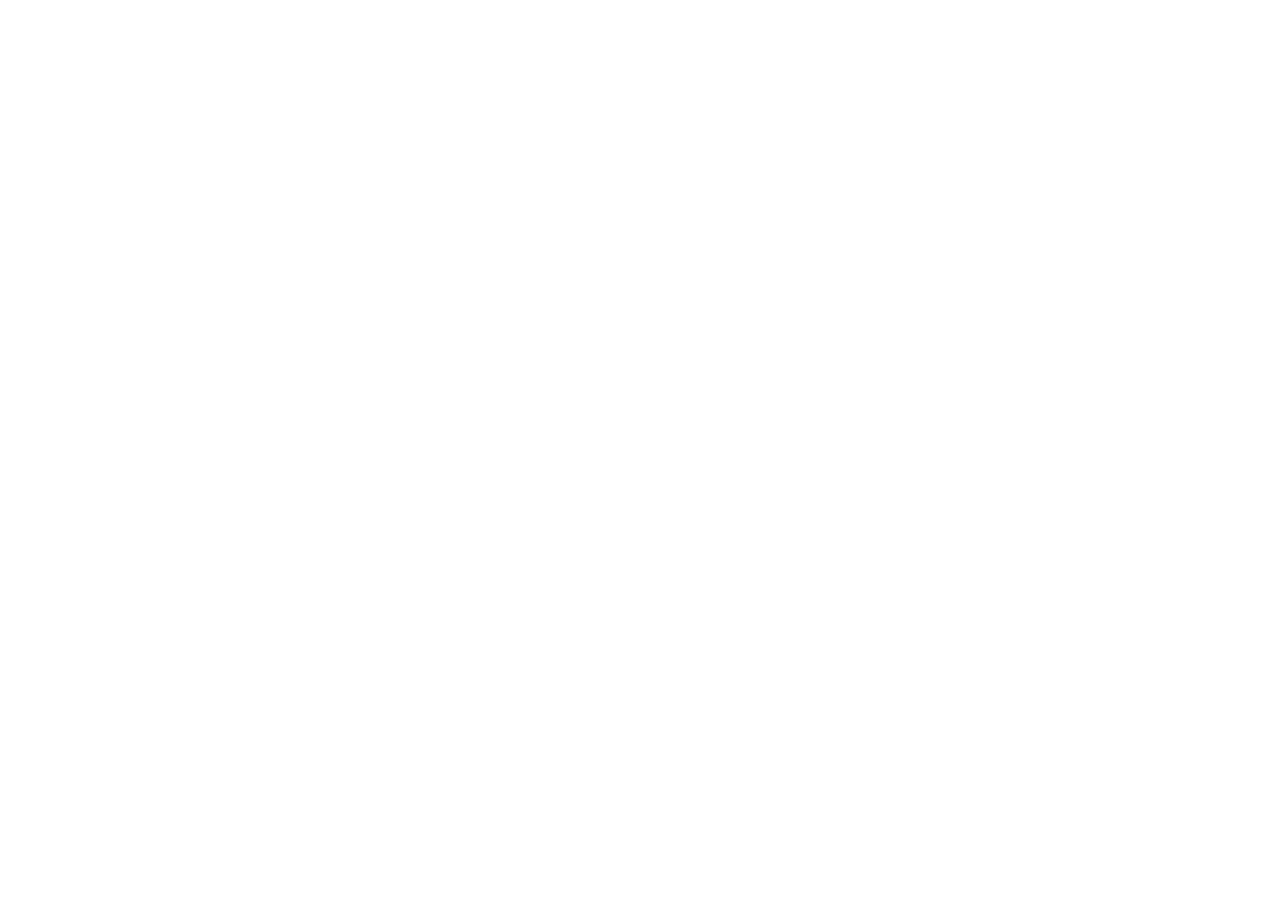
==== index.html @ c2ada7c8 "テンプレートを貼り付けてみました" ====
<!DOCTYPE html>
<html lang="ja">
<head>
<meta charset="utf-8">
<meta http-equiv="X-UA-Compatible" content="IE=edge,chrome=1">
<meta name="viewport" content="width=device-width, initial-scale=1">
<meta name="description" content="">
<meta name="keywords" content="">
<meta name="author" content="">
<meta property="og:title" content="タイトル">
<meta property="og:type" content="website">
<meta property="og:url" content="http://任意のURL">
<meta property="og:image" content="http://任意のURL/og_image.png">
<meta property="og:site_name" content="">
<meta property="og:description" content="" />
<meta property="fb:app_id" content="任意のID">
<title>タイトル</title>
<link rel="stylesheet" href="css/style.css">
<script>
  (function(i,s,o,g,r,a,m){i['GoogleAnalyticsObject']=r;i[r]=i[r]||function(){
  (i[r].q=i[r].q||[]).push(arguments)},i[r].l=1*new Date();a=s.createElement(o),
  m=s.getElementsByTagName(o)[0];a.async=1;a.src=g;m.parentNode.insertBefore(a,m)
  })(window,document,'script','//www.google-analytics.com/analytics.js','ga');

  ga('create', 'UA-XXXXXXXX-Y', 'example.com');
  ga('send', 'pageview');
</script>
</head>

<body>
<script src="//ajax.googleapis.com/ajax/libs/jquery/1.11.2/jquery.min.js"></script>
<script> (window.jQuery || document .write('<script src="js/jquery-1.11.2.min.js"><\/script>')); </script>
<script src="js/scripts.js"></script>
</body>
</html>
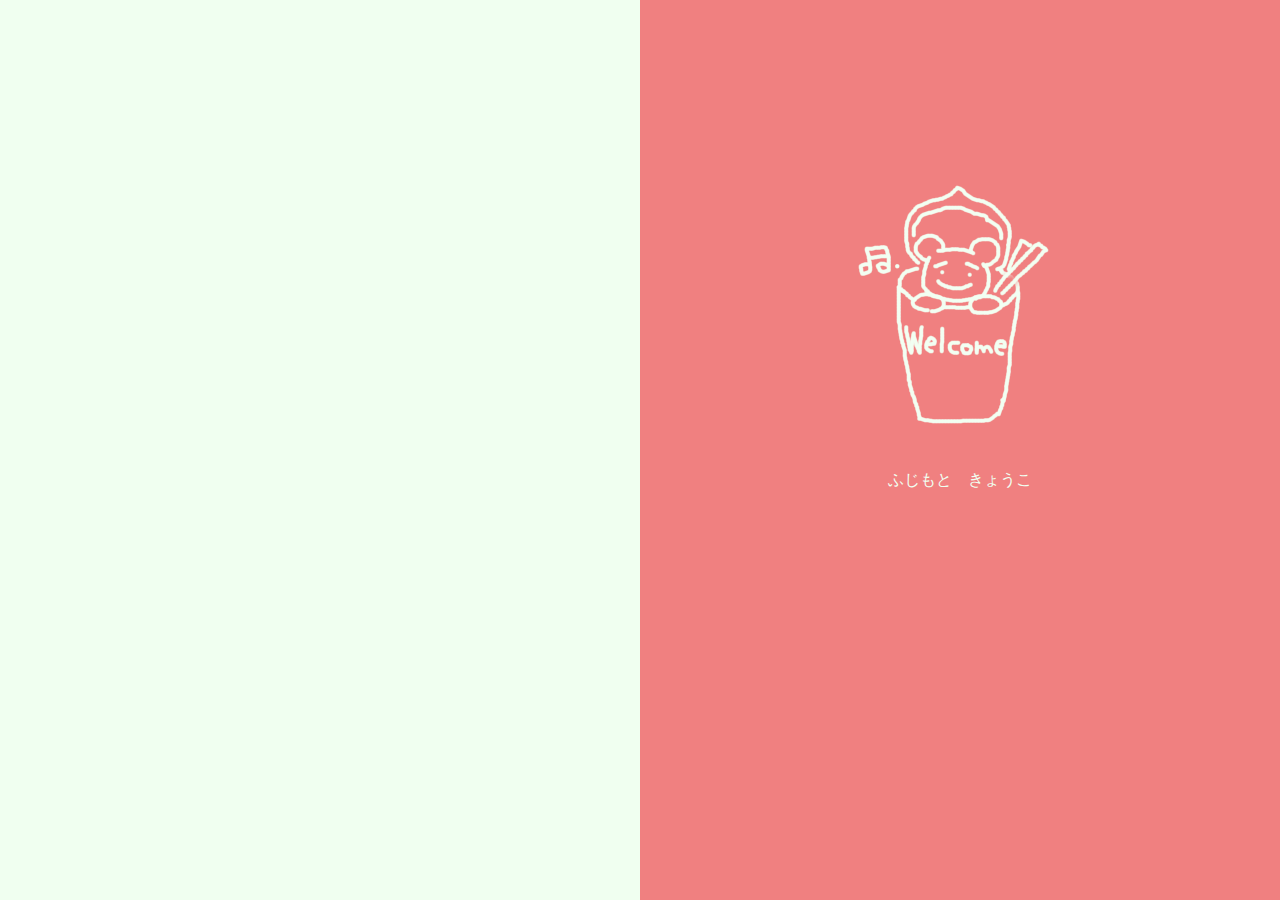
==== commit 65635271: "ページを2分割しました" ====
--- a/index.html
+++ b/index.html
@@ -1,36 +1,19 @@
 <!DOCTYPE html>
-<html lang="ja">
+<html>
 <head>
-<meta charset="utf-8">
-<meta http-equiv="X-UA-Compatible" content="IE=edge,chrome=1">
-<meta name="viewport" content="width=device-width, initial-scale=1">
-<meta name="description" content="">
-<meta name="keywords" content="">
-<meta name="author" content="">
-<meta property="og:title" content="タイトル">
-<meta property="og:type" content="website">
-<meta property="og:url" content="http://任意のURL">
-<meta property="og:image" content="http://任意のURL/og_image.png">
-<meta property="og:site_name" content="">
-<meta property="og:description" content="" />
-<meta property="fb:app_id" content="任意のID">
-<title>タイトル</title>
-<link rel="stylesheet" href="css/style.css">
-<script>
-  (function(i,s,o,g,r,a,m){i['GoogleAnalyticsObject']=r;i[r]=i[r]||function(){
-  (i[r].q=i[r].q||[]).push(arguments)},i[r].l=1*new Date();a=s.createElement(o),
-  m=s.getElementsByTagName(o)[0];a.async=1;a.src=g;m.parentNode.insertBefore(a,m)
-  })(window,document,'script','//www.google-analytics.com/analytics.js','ga');
+  <meta charset="utf-8">
+  <title>きょうこの練習用のサイト</title>
+  <link rel="stylesheet" type="text/css" href="stylesheet.css">
+  <script src="jquery-3.2.1.min.js"></script>
+</head>
+<body>
+  <div class="split-box left-box">
 
-  ga('create', 'UA-XXXXXXXX-Y', 'example.com');
-  ga('send', 'pageview');
-</script>
-</head>
-
-<body>
-<script src="//ajax.googleapis.com/ajax/libs/jquery/1.11.2/jquery.min.js"></script>
-<script> (window.jQuery || document .write('<script src="js/jquery-1.11.2.min.js"><\/script>')); </script>
-<script src="js/scripts.js"></script>
+  </div>
+  <div class="split-box right-box">
+    <img class="logo" src="logo.png">
+    <p class="name">ふじもと　きょうこ</p>
+  </div>
+  <script src="script.js"></script>
 </body>
 </html>
-
--- a/stylesheet.css
+++ b/stylesheet.css
@@ -0,0 +1,33 @@
+body{
+  margin: 0; padding: 0;
+}
+
+p.name{
+  font-family: "あさご本丸ゴシック";
+}
+
+.split-box{
+  position:absolute;
+  width:50%;
+  height:100%;
+  text-align: center;
+}
+
+.left-box {
+  left:0;
+  background:#f0fff0;
+  color:#f08080;
+  overflow-y:scroll;
+}
+
+.right-box {
+  right:0;
+  background:#f08080;
+  color:#f0fff0;
+}
+
+.logo{
+  max-height: 300px;
+  width: auto;
+  margin-top: 150px; 
+}
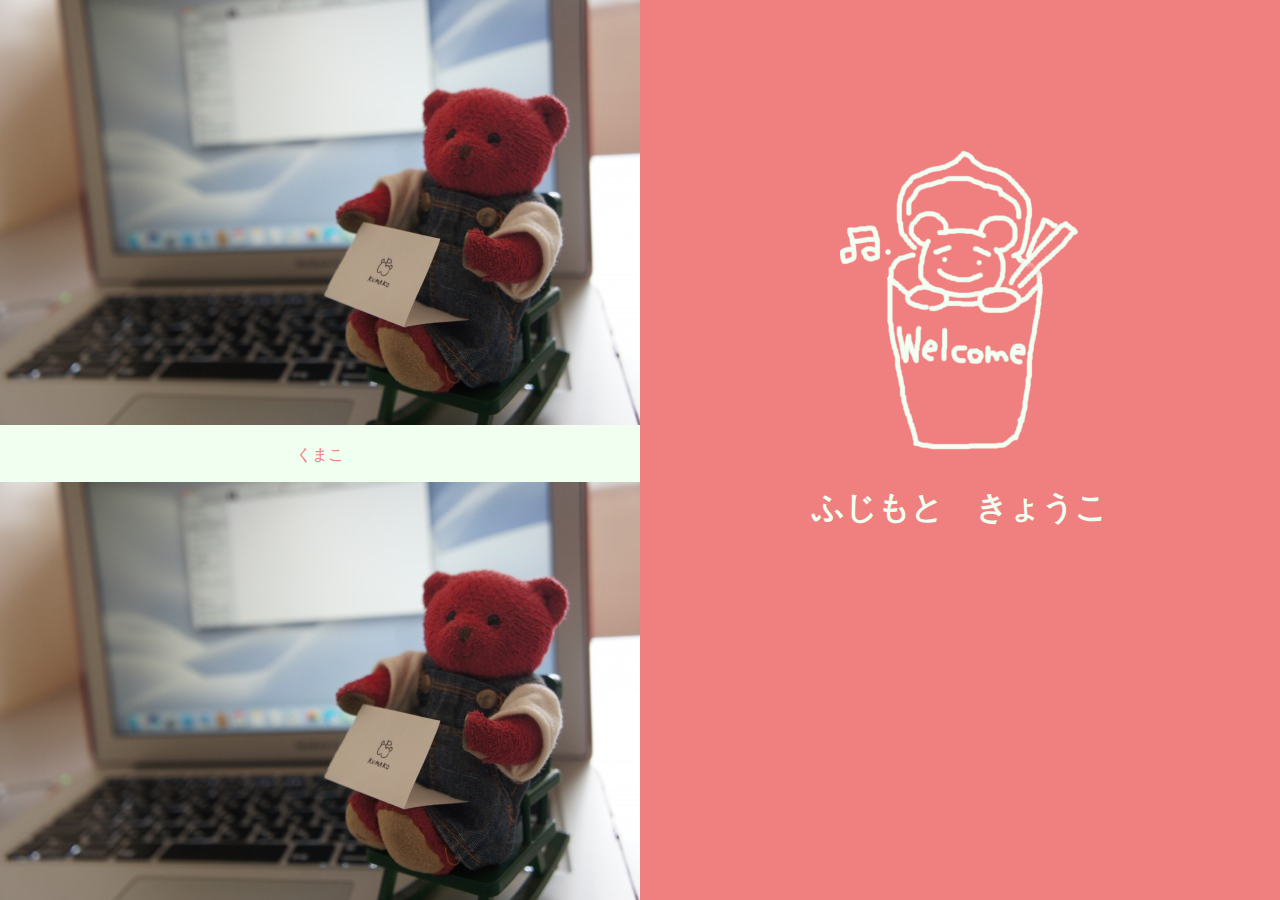
==== commit b95ea27f: "左画面を追加しました" ====
--- a/index.html
+++ b/index.html
@@ -8,7 +8,19 @@
 </head>
 <body>
   <div class="split-box left-box">
-
+    <ul class = "resizeimg">
+      <li>
+        <img width="940" height="580" src="kumako-new.jpg"/>
+        <p>くまこ</p>
+      </li>    
+      <li>
+        <img width="940" height="580" src="kumako-new.jpg"/>
+        <p>くまこ</p>
+      </li>    
+      <li>
+        <img width="940" height="580" src="kumako-new.jpg"/>
+        <p>くまこ</p>
+      </li>    
   </div>
   <div class="split-box right-box">
     <img class="logo" src="logo.png">
--- a/stylesheet.css
+++ b/stylesheet.css
@@ -2,8 +2,19 @@
   margin: 0; padding: 0;
 }
 
+ul{
+  margin: 0; padding: 0;
+}
+
+ul.resizeimg img{
+  width: 100%; 
+  height: auto;
+}
+
 p.name{
   font-family: "あさご本丸ゴシック";
+  font-size: xx-large;
+  font-weight: bold;
 }
 
 .split-box{
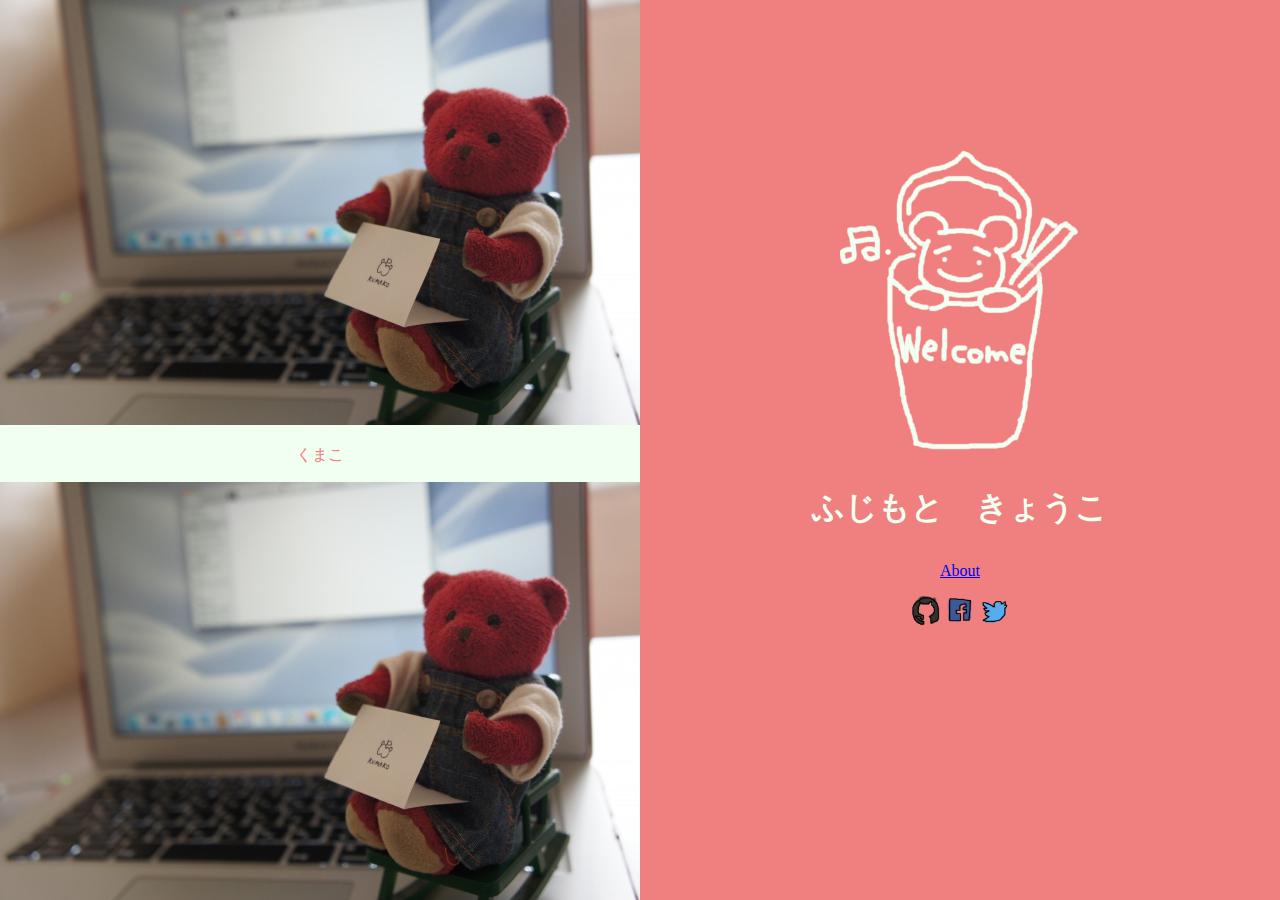
==== commit e0ab582d: "リンクを追加しました" ====
--- a/index.html
+++ b/index.html
@@ -25,6 +25,10 @@
   <div class="split-box right-box">
     <img class="logo" src="logo.png">
     <p class="name">ふじもと　きょうこ</p>
+    <p><a href="./about.html">About</a></p>
+    <a href="https://github.com/Akai-Kumako"><img width="30" height="30" src="github.png"></a>
+    <a href="https://www.facebook.com/akaikumako"><img width="30" height="30" src="facebook.png"></a>
+    <a href="https://twitter.com/f_respectful12"><img width="30" height="30" src="Twitter.png"></a>
   </div>
   <script src="script.js"></script>
 </body>
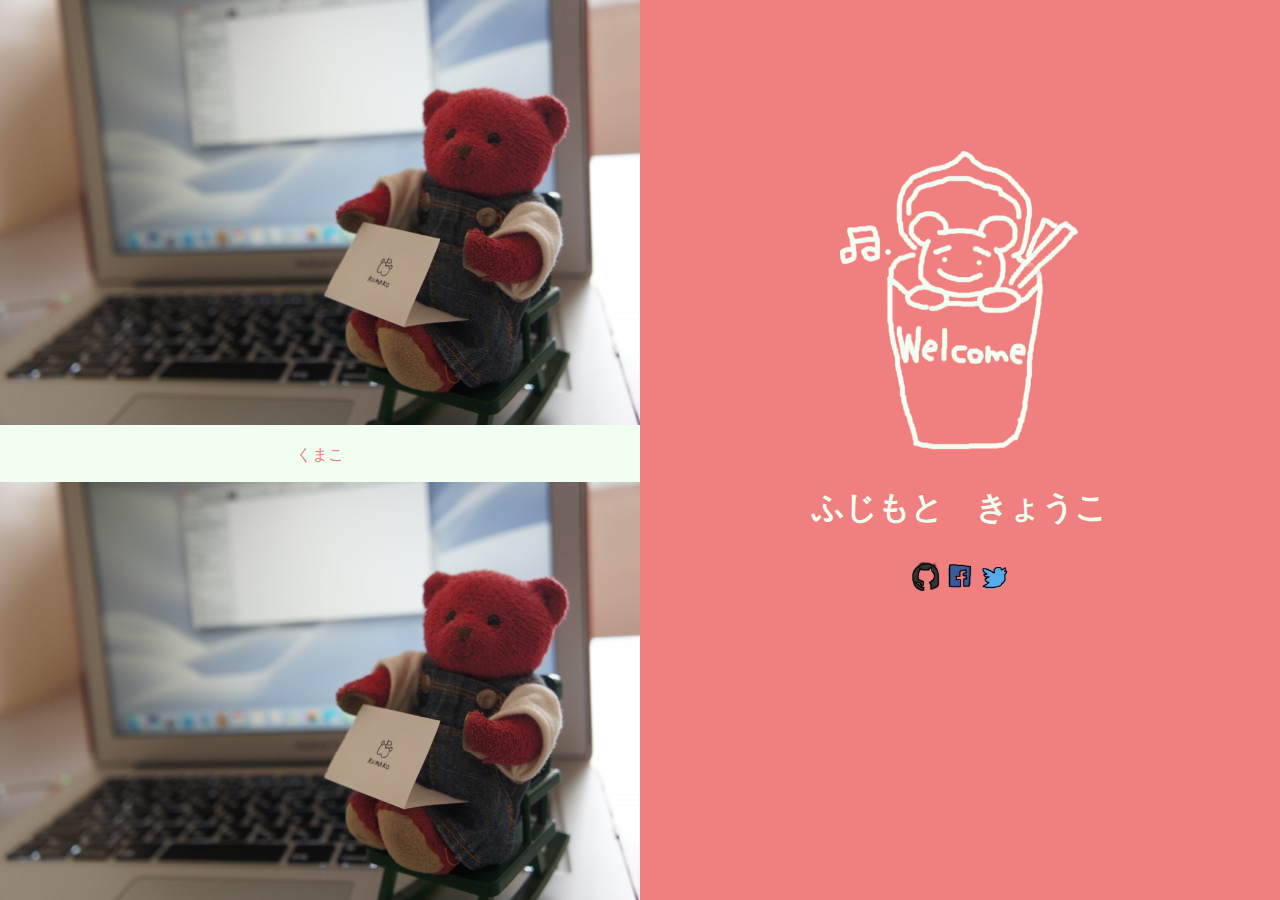
==== commit 306f891c: "ちょこっと修正" ====
--- a/index.html
+++ b/index.html
@@ -25,7 +25,7 @@
   <div class="split-box right-box">
     <img class="logo" src="logo.png">
     <p class="name">ふじもと　きょうこ</p>
-    <p><a href="./about.html">About</a></p>
+    <!-- <p class="link"><a href="./about.html">About</a></p> -->
     <a href="https://github.com/Akai-Kumako"><img width="30" height="30" src="github.png"></a>
     <a href="https://www.facebook.com/akaikumako"><img width="30" height="30" src="facebook.png"></a>
     <a href="https://twitter.com/f_respectful12"><img width="30" height="30" src="Twitter.png"></a>
--- a/stylesheet.css
+++ b/stylesheet.css
@@ -14,6 +14,12 @@
 p.name{
   font-family: "あさご本丸ゴシック";
   font-size: xx-large;
+  font-weight: bold;
+}
+
+p.link{
+  font-family: "あさご本丸ゴシック";
+  font-size: large;
   font-weight: bold;
 }
 
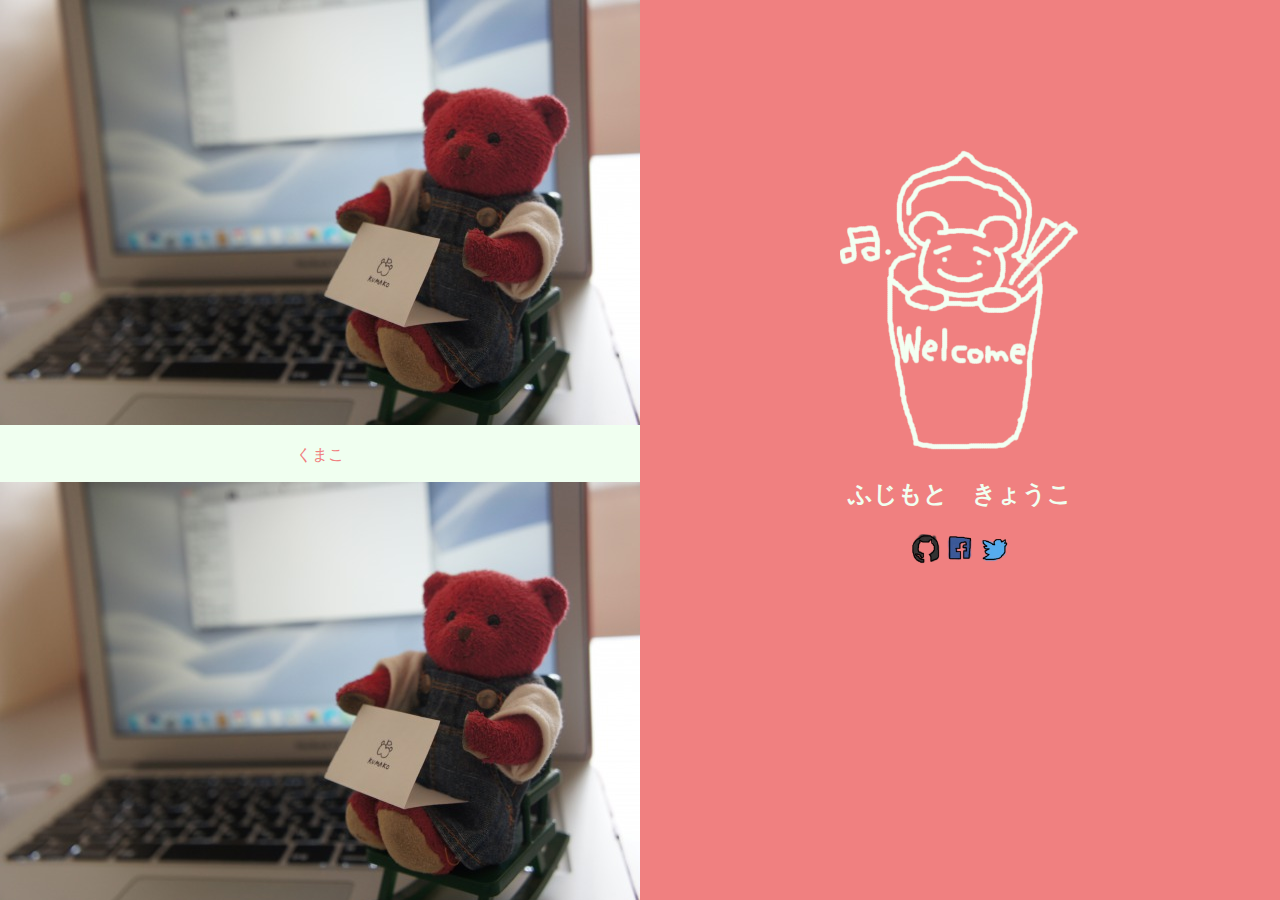
==== commit 9535989b: "レスポンシブに対応できるようにしました" ====
--- a/index.html
+++ b/index.html
@@ -7,6 +7,14 @@
   <script src="jquery-3.2.1.min.js"></script>
 </head>
 <body>
+  <div class="split-box right-box">
+    <img class="logo" src="logo.png">
+    <p class="name">ふじもと　きょうこ</p>
+    <!-- <p class="link"><a href="./about.html">About</a></p> -->
+    <a href="https://github.com/Akai-Kumako"><img width="30" height="30" src="github.png"></a>
+    <a href="https://www.facebook.com/akaikumako"><img width="30" height="30" src="facebook.png"></a>
+    <a href="https://twitter.com/f_respectful12"><img width="30" height="30" src="Twitter.png"></a>
+  </div>
   <div class="split-box left-box">
     <ul class = "resizeimg">
       <li>
@@ -22,14 +30,6 @@
         <p>くまこ</p>
       </li>    
   </div>
-  <div class="split-box right-box">
-    <img class="logo" src="logo.png">
-    <p class="name">ふじもと　きょうこ</p>
-    <!-- <p class="link"><a href="./about.html">About</a></p> -->
-    <a href="https://github.com/Akai-Kumako"><img width="30" height="30" src="github.png"></a>
-    <a href="https://www.facebook.com/akaikumako"><img width="30" height="30" src="facebook.png"></a>
-    <a href="https://twitter.com/f_respectful12"><img width="30" height="30" src="Twitter.png"></a>
-  </div>
   <script src="script.js"></script>
 </body>
 </html>
--- a/stylesheet.css
+++ b/stylesheet.css
@@ -13,7 +13,7 @@
 
 p.name{
   font-family: "あさご本丸ゴシック";
-  font-size: xx-large;
+  font-size: x-large;
   font-weight: bold;
 }
 
@@ -48,3 +48,11 @@
   width: auto;
   margin-top: 150px; 
 }
+
+@media screen and (max-width:600px) { 
+  .split-box {
+    position:relative;
+    width:100%;
+    height:auto; 
+  }
+}
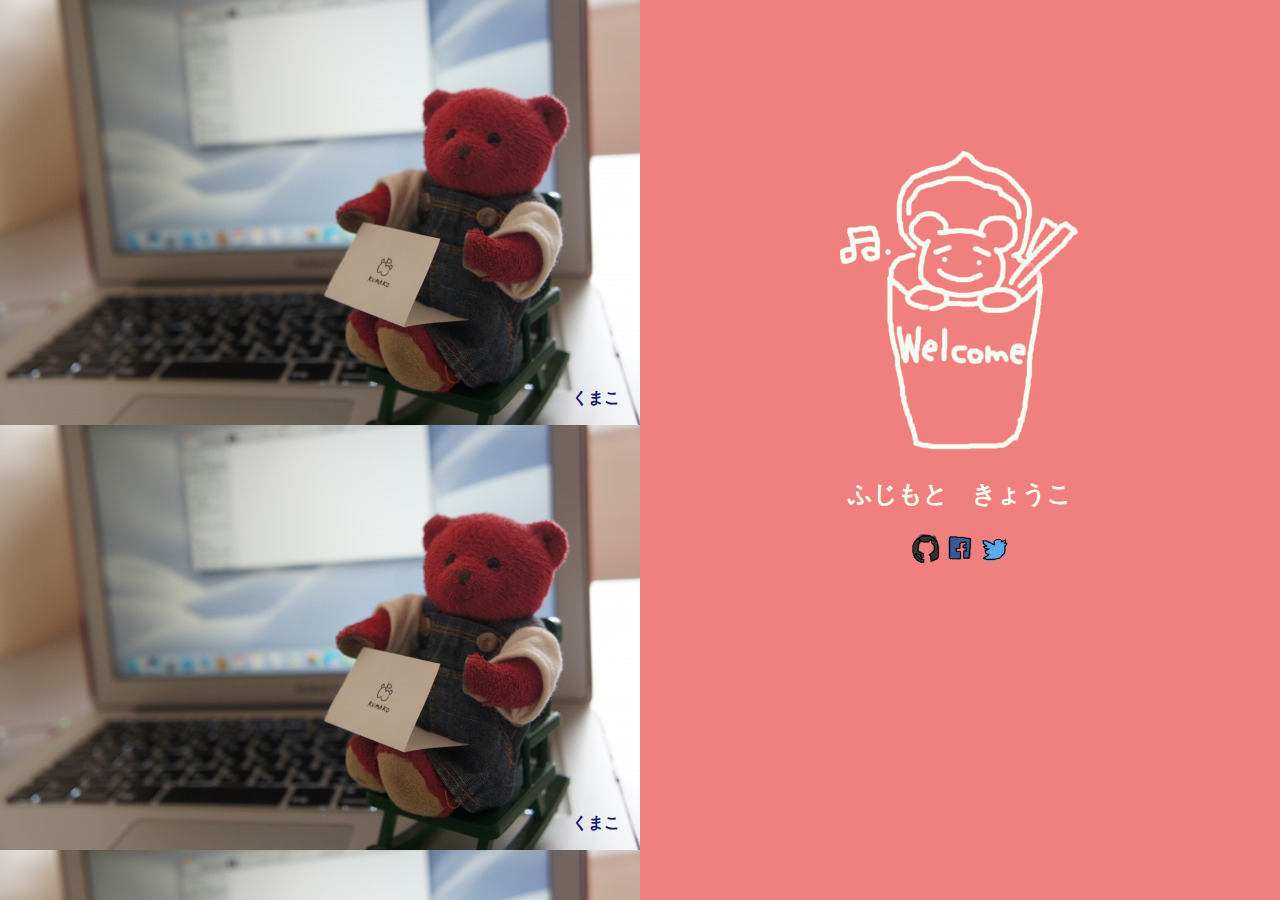
==== commit 9aeda296: "画像の表示スタイルを変えました" ====
--- a/index.html
+++ b/index.html
@@ -18,16 +18,19 @@
   <div class="split-box left-box">
     <ul class = "resizeimg">
       <li>
-        <img width="940" height="580" src="kumako-new.jpg"/>
-        <p>くまこ</p>
+        <div class="snap">
+          <img width="940" height="580" src="kumako-new.jpg"/><p>くまこ</p>
+        </div>
       </li>    
       <li>
-        <img width="940" height="580" src="kumako-new.jpg"/>
-        <p>くまこ</p>
+        <div class="snap">
+          <img width="940" height="580" src="kumako-new.jpg"/><p>くまこ</p>
+        </div>
       </li>    
       <li>
-        <img width="940" height="580" src="kumako-new.jpg"/>
-        <p>くまこ</p>
+        <div class="snap">
+          <img width="940" height="580" src="kumako-new.jpg"/><p>くまこ</p>
+        </div>  
       </li>    
   </div>
   <script src="script.js"></script>
--- a/stylesheet.css
+++ b/stylesheet.css
@@ -9,6 +9,23 @@
 ul.resizeimg img{
   width: 100%; 
   height: auto;
+}
+
+li img{
+  vertical-align: bottom;
+}
+
+.snap {/*親div*/
+  position: relative;/*相対配置*/
+}
+
+.snap p {
+  position: absolute;/*絶対配置*/
+  color: #191970;/*文字は白に*/
+  bottom: 0px;
+  right: 20px;
+  font-weight: bold; /*太字に*/
+  font-family :Quicksand, sans-serif;/*Google Font*/
 }
 
 p.name{
